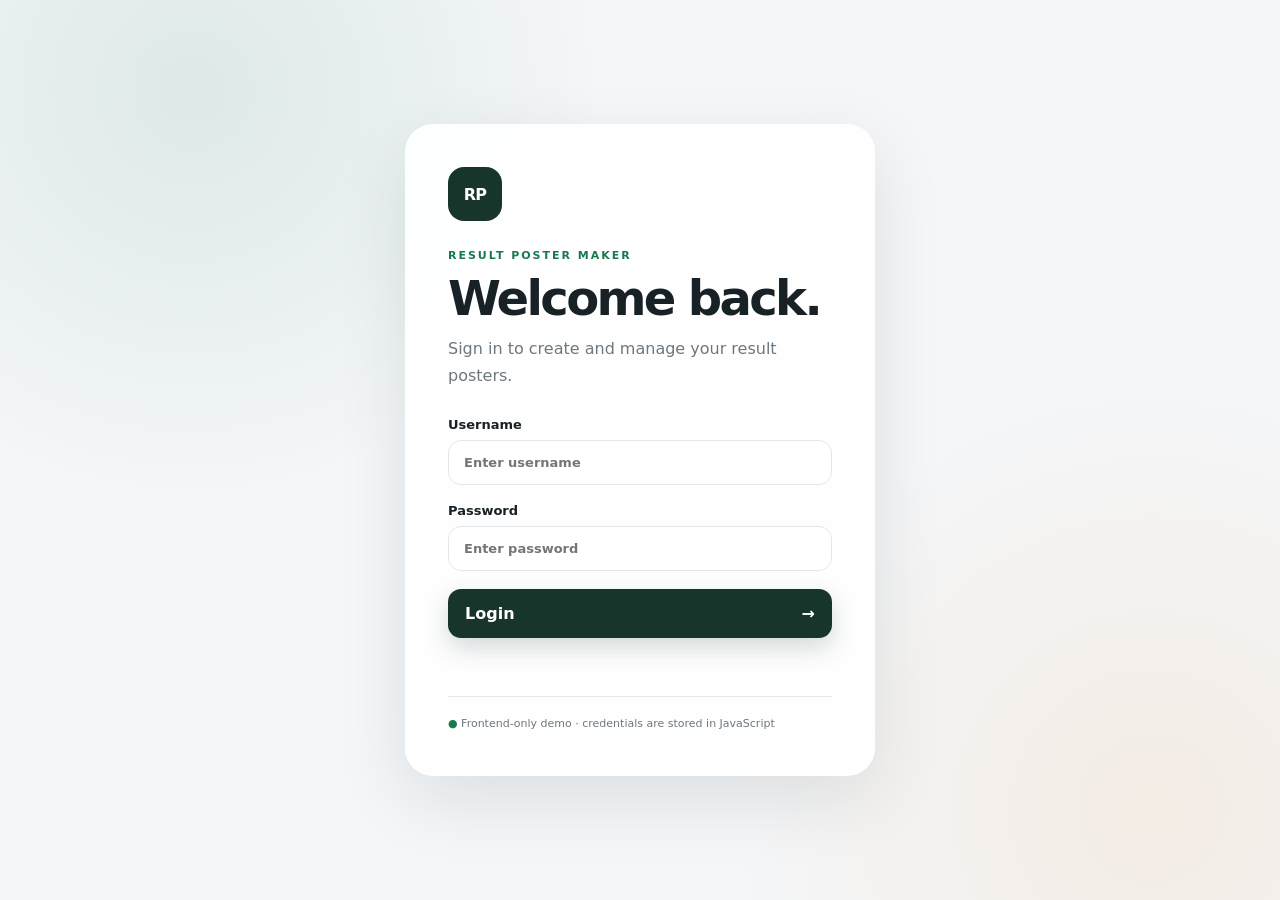
==== index.html @ 912eff1b "initial commit" ====
<!DOCTYPE html>
<html lang="en">
<head>
  <meta charset="UTF-8">
  <meta name="viewport" content="width=device-width, initial-scale=1.0">
  <title>Result Poster Maker — Login</title>
  <link rel="stylesheet" href="css/style.css">
</head>
<body class="auth-page">
  <main class="auth-shell">
    <section class="auth-card">
      <div class="brand-mark">RP</div>
      <span class="eyebrow">RESULT POSTER MAKER</span>
      <h1>Welcome back.</h1>
      <p class="muted">Sign in to create and manage your result posters.</p>

      <form id="loginForm" class="form-stack">
        <label>
          Username
          <input id="username" type="text" placeholder="Enter username" autocomplete="username" required>
        </label>

        <label>
          Password
          <input id="password" type="password" placeholder="Enter password" autocomplete="current-password" required>
        </label>

        <button class="primary-btn" type="submit">Login <span>→</span></button>
        <p id="loginMessage" class="form-message" aria-live="polite"></p>
      </form>

      <div class="auth-note">
        <span>●</span> Frontend-only demo · credentials are stored in JavaScript
      </div>
    </section>
  </main>
  <script src="js/auth.js"></script>
</body>
</html>
---- css/style.css ----
* {
  box-sizing: border-box;
}

:root {
  --bg: #f4f6f8;
  --card: rgba(255,255,255,.88);
  --text: #182126;
  --muted: #6d777e;
  --line: #e3e7e9;
  --accent: #18794e;
  --accent-dark: #0f5c3b;
  --shadow: 0 24px 70px rgba(21, 36, 44, .10);
}

html, body {
  margin: 0;
  min-height: 100%;
  font-family: Inter, ui-sans-serif, system-ui, -apple-system, BlinkMacSystemFont, "Segoe UI", sans-serif;
  color: var(--text);
  background: var(--bg);
}

body {
  min-height: 100vh;
}

button, input {
  font: inherit;
}

button, a {
  -webkit-tap-highlight-color: transparent;
}

a {
  color: inherit;
  text-decoration: none;
}

.auth-page {
  display: grid;
  place-items: center;
  padding: 24px;
  background:
    radial-gradient(circle at 15% 10%, rgba(24,121,78,.10), transparent 30%),
    radial-gradient(circle at 90% 90%, rgba(242,132,29,.09), transparent 30%),
    var(--bg);
}

.auth-shell {
  width: min(100%, 470px);
}

.auth-card {
  background: var(--card);
  backdrop-filter: blur(18px);
  border: 1px solid rgba(255,255,255,.8);
  border-radius: 28px;
  padding: 42px;
  box-shadow: var(--shadow);
}

.brand-mark {
  width: 54px;
  height: 54px;
  display: grid;
  place-items: center;
  border-radius: 16px;
  background: #18352b;
  color: #fff;
  font-weight: 900;
  letter-spacing: -.05em;
  margin-bottom: 28px;
}

.brand-mark.small {
  width: 36px;
  height: 36px;
  border-radius: 10px;
  font-size: 12px;
  margin: 0;
}

.eyebrow {
  display: block;
  font-size: 11px;
  font-weight: 800;
  letter-spacing: .18em;
  color: var(--accent);
}

h1, h2, p {
  margin-top: 0;
}

.auth-card h1 {
  font-size: clamp(32px, 7vw, 48px);
  letter-spacing: -.055em;
  margin: 8px 0 10px;
}

.muted {
  color: var(--muted);
  line-height: 1.65;
}

.form-stack, .editor-form {
  display: grid;
  gap: 18px;
  margin-top: 28px;
}

label {
  display: grid;
  gap: 8px;
  font-size: 13px;
  font-weight: 750;
}

input {
  width: 100%;
  border: 1px solid var(--line);
  background: #fff;
  border-radius: 13px;
  padding: 14px 15px;
  outline: none;
  color: var(--text);
  transition: .2s ease;
}

input:focus {
  border-color: rgba(24,121,78,.6);
  box-shadow: 0 0 0 4px rgba(24,121,78,.08);
}

.primary-btn, .secondary-btn, .ghost-btn, .icon-btn {
  border: 0;
  cursor: pointer;
  transition: transform .18s ease, box-shadow .18s ease, background .18s ease;
}

.primary-btn {
  display: flex;
  justify-content: space-between;
  align-items: center;
  width: 100%;
  border-radius: 13px;
  padding: 15px 17px;
  color: white;
  background: #18352b;
  font-weight: 800;
  box-shadow: 0 10px 24px rgba(24,53,43,.18);
}

.primary-btn:hover, .icon-btn:hover {
  transform: translateY(-2px);
}

.secondary-btn, .ghost-btn {
  border: 1px solid var(--line);
  background: #fff;
  color: #37434a;
  font-weight: 750;
  border-radius: 12px;
  padding: 12px 15px;
}

.ghost-btn {
  font-size: 13px;
  padding: 9px 13px;
}

.auth-note, .tip {
  margin-top: 26px;
  border-top: 1px solid var(--line);
  padding-top: 18px;
  color: var(--muted);
  font-size: 11px;
  line-height: 1.6;
}

.auth-note span {
  color: var(--accent);
}

.form-message {
  min-height: 18px;
  margin: -4px 0 0;
  font-size: 12px;
  font-weight: 700;
}

.form-message.success { color: #18794e; }
.form-message.error { color: #b02a2a; }

.topbar {
  height: 72px;
  padding: 0 5vw;
  display: flex;
  justify-content: space-between;
  align-items: center;
  border-bottom: 1px solid var(--line);
  background: rgba(255,255,255,.82);
  backdrop-filter: blur(18px);
  position: sticky;
  top: 0;
  z-index: 10;
}

.top-brand {
  display: flex;
  align-items: center;
  gap: 11px;
  font-size: 14px;
  font-weight: 850;
}

.top-actions {
  display: flex;
  gap: 8px;
}

.dashboard {
  width: min(1180px, 90vw);
  margin: 0 auto;
  padding: 64px 0 80px;
}

.page-heading {
  margin-bottom: 38px;
}

.page-heading h1 {
  font-size: clamp(34px, 5vw, 58px);
  letter-spacing: -.055em;
  margin: 8px 0;
}

.model-grid {
  display: grid;
  grid-template-columns: repeat(3, 1fr);
  gap: 20px;
}

.model-card {
  overflow: hidden;
  background: #fff;
  border: 1px solid var(--line);
  border-radius: 22px;
  box-shadow: 0 14px 40px rgba(21,36,44,.06);
}

.model-card.active {
  cursor: pointer;
}

.model-card.active:hover {
  transform: translateY(-4px);
  box-shadow: 0 22px 55px rgba(21,36,44,.12);
}

.model-card {
  transition: .2s ease;
}

.model-preview {
  height: 330px;
  background: #f0f2f2;
  position: relative;
  display: grid;
  place-items: center;
  overflow: hidden;
}

.model-preview img {
  width: 100%;
  height: 100%;
  object-fit: cover;
}

.available-badge {
  position: absolute;
  top: 14px;
  left: 14px;
  background: #fff;
  color: var(--accent);
  border: 1px solid rgba(24,121,78,.15);
  padding: 7px 10px;
  border-radius: 999px;
  font-size: 10px;
  font-weight: 850;
}

.placeholder-preview {
  height: 330px;
  display: grid;
  place-items: center;
  background: linear-gradient(135deg, #eef1f2, #e4e8e9);
  color: #aab1b5;
  font-size: 64px;
  font-weight: 900;
}

.model-card.disabled {
  opacity: .68;
}

.model-info {
  padding: 17px 18px;
  display: flex;
  align-items: center;
  justify-content: space-between;
}

.model-number {
  font-size: 9px;
  letter-spacing: .17em;
  font-weight: 850;
  color: var(--muted);
}

.model-info h2 {
  margin: 5px 0 0;
  font-size: 17px;
  letter-spacing: -.025em;
}

.icon-btn {
  width: 42px;
  height: 42px;
  border-radius: 13px;
  background: #18352b;
  color: #fff;
  font-size: 19px;
}

.locked {
  font-size: 10px;
  color: #9aa2a7;
  font-weight: 800;
  text-transform: uppercase;
  letter-spacing: .12em;
}

.editor-layout {
  width: min(1450px, 94vw);
  margin: 0 auto;
  display: grid;
  grid-template-columns: 360px 1fr;
  min-height: calc(100vh - 72px);
}

.editor-panel {
  padding: 48px 32px 60px 0;
}

.panel-heading h1 {
  margin: 6px 0 8px;
  font-size: 31px;
  letter-spacing: -.045em;
}

.panel-heading p {
  font-size: 13px;
}

.editor-form {
  margin-top: 30px;
}

.section-label {
  margin-top: 4px;
  padding-top: 20px;
  border-top: 1px solid var(--line);
  font-size: 11px;
  font-weight: 850;
  letter-spacing: .13em;
  text-transform: uppercase;
  color: var(--muted);
}

.input-title {
  display: flex;
  align-items: center;
  gap: 7px;
}

.dot {
  width: 9px;
  height: 9px;
  border-radius: 50%;
  display: inline-block;
}

.dot.green { background: #4a9b70; }
.dot.orange { background: #ee7817; }
.dot.red { background: #a52c2c; }

.button-row {
  display: grid;
  grid-template-columns: 1fr 1.5fr;
  gap: 10px;
  margin-top: 4px;
}

.button-row .primary-btn {
  justify-content: center;
  gap: 12px;
}

.tip {
  font-size: 11px;
}

.tip strong {
  color: var(--text);
}

code {
  font-size: 10px;
  background: #eef0f1;
  border-radius: 4px;
  padding: 2px 4px;
}

.preview-area {
  min-width: 0;
  padding: 38px 0 60px 38px;
  border-left: 1px solid var(--line);
}

.preview-header {
  display: flex;
  justify-content: space-between;
  align-items: end;
  margin-bottom: 18px;
}

.preview-header h2 {
  margin: 5px 0 0;
  font-size: 20px;
}

.status-dot {
  color: var(--accent);
  font-size: 11px;
  font-weight: 750;
}

.canvas-wrap {
  width: min(100%, 760px);
  margin: 0 auto;
  background: white;
  box-shadow: 0 20px 65px rgba(21,36,44,.15);
}

canvas {
  display: block;
  width: 100%;
  height: auto;
}

@media (max-width: 1000px) {
  .model-grid {
    grid-template-columns: repeat(2, 1fr);
  }

  .editor-layout {
    grid-template-columns: 320px 1fr;
  }
}

@media (max-width: 760px) {
  .topbar {
    padding: 0 18px;
  }

  .top-brand {
    font-size: 12px;
  }

  .dashboard {
    width: 92vw;
    padding-top: 42px;
  }

  .model-grid {
    grid-template-columns: 1fr;
  }

  .model-preview, .placeholder-preview {
    height: 360px;
  }

  .editor-layout {
    width: 92vw;
    display: block;
  }

  .editor-panel {
    padding: 34px 0 20px;
  }

  .preview-area {
    border-left: 0;
    border-top: 1px solid var(--line);
    padding: 30px 0 50px;
  }

  .auth-card {
    padding: 30px 24px;
  }
}
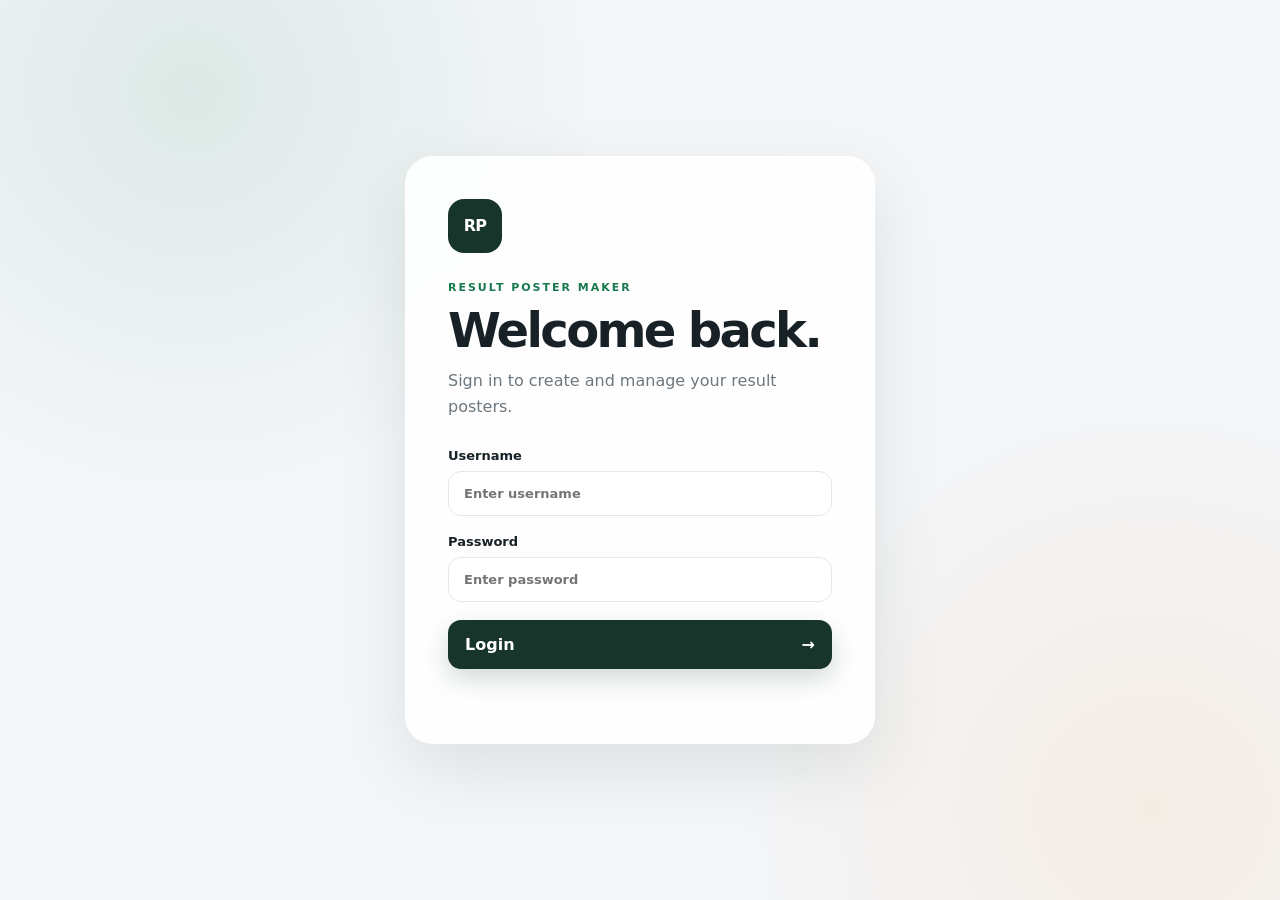
==== commit 76b91e7f: "first design fully completed" ====
--- a/index.html
+++ b/index.html
@@ -6,34 +6,67 @@
   <title>Result Poster Maker — Login</title>
   <link rel="stylesheet" href="css/style.css">
 </head>
+
 <body class="auth-page">
+
   <main class="auth-shell">
+
     <section class="auth-card">
+
       <div class="brand-mark">RP</div>
+
       <span class="eyebrow">RESULT POSTER MAKER</span>
+
       <h1>Welcome back.</h1>
-      <p class="muted">Sign in to create and manage your result posters.</p>
+
+      <p class="muted">
+        Sign in to create and manage your result posters.
+      </p>
 
       <form id="loginForm" class="form-stack">
+
         <label>
           Username
-          <input id="username" type="text" placeholder="Enter username" autocomplete="username" required>
+
+          <input
+            id="username"
+            type="text"
+            placeholder="Enter username"
+            autocomplete="username"
+            required
+          >
         </label>
 
         <label>
           Password
-          <input id="password" type="password" placeholder="Enter password" autocomplete="current-password" required>
+
+          <input
+            id="password"
+            type="password"
+            placeholder="Enter password"
+            autocomplete="current-password"
+            required
+          >
         </label>
 
-        <button class="primary-btn" type="submit">Login <span>→</span></button>
-        <p id="loginMessage" class="form-message" aria-live="polite"></p>
+        <button class="primary-btn" type="submit">
+          Login <span>→</span>
+        </button>
+
+        <p
+          id="loginMessage"
+          class="form-message"
+          aria-live="polite"
+        ></p>
+
       </form>
 
-      <div class="auth-note">
-        <span>●</span> Frontend-only demo · credentials are stored in JavaScript
-      </div>
+
     </section>
+
   </main>
+
   <script src="js/auth.js"></script>
+
 </body>
-</html>
+</html>
--- a/css/style.css
+++ b/css/style.css
@@ -512,3 +512,46 @@
     padding: 30px 24px;
   }
 }
+select {
+  width: 100%;
+  border: 1px solid var(--line);
+  background: #fff;
+  border-radius: 13px;
+  padding: 14px 15px;
+  outline: none;
+  color: var(--text);
+  cursor: pointer;
+  transition: .2s ease;
+}
+
+select:focus {
+  border-color: rgba(24, 121, 78, .6);
+  box-shadow: 0 0 0 4px rgba(24, 121, 78, .08);
+}
+
+.group-select {
+  margin-top: -2px;
+  padding: 11px 13px;
+  font-size: 12px;
+}
+.whatsapp-btn {
+  border: none;
+  border-radius: 13px;
+  padding: 14px 18px;
+  background: #25D366;
+  color: white;
+  font-weight: 700;
+  cursor: pointer;
+  transition: 0.2s ease;
+  grid-column: 1 / -1;
+  width: 100%;
+}
+
+.whatsapp-btn:hover {
+  transform: translateY(-1px);
+  filter: brightness(0.95);
+}
+
+.whatsapp-btn span {
+  margin-left: 6px;
+}
